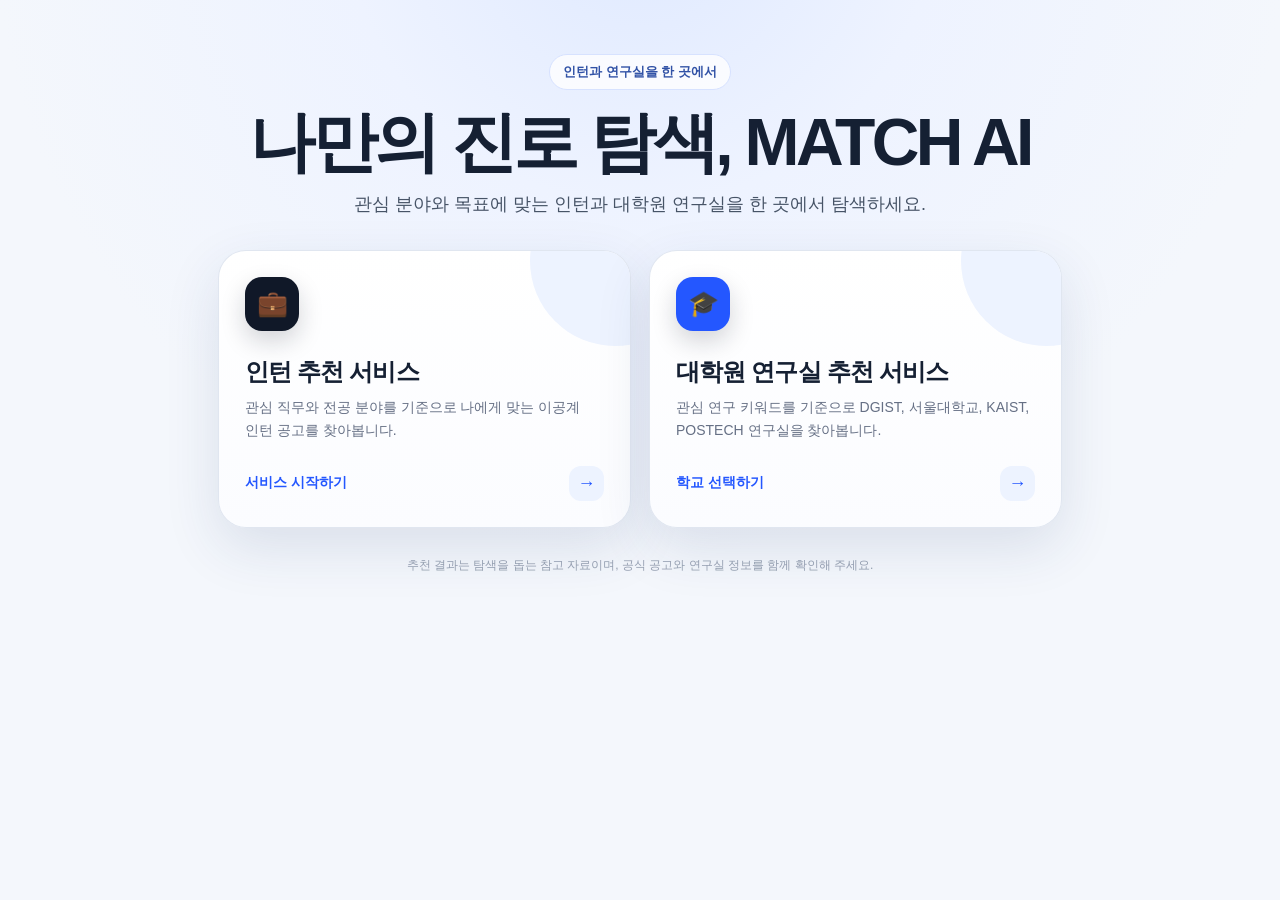
==== index.html @ 714c02cf "Add files via upload" ====
<!doctype html>
<html lang="ko">
<head>
  <meta charset="utf-8">
  <meta name="viewport" content="width=device-width, initial-scale=1, viewport-fit=cover">
  <meta name="description" content="인턴과 대학원 연구실을 탐색하는 나만의 진로 탐색, MATCH AI">
  <title>나만의 진로 탐색, MATCH AI</title>
  <style>
    :root{--bg:#f4f7fc;--panel:#fff;--text:#152033;--muted:#667085;--line:#e4e9f2;--blue:#2457ff;--blue-dark:#1538ad;--soft:#edf3ff;--shadow:0 20px 55px rgba(31,55,104,.12)}
    *{box-sizing:border-box} html{-webkit-text-size-adjust:100%;text-size-adjust:100%}
    body{margin:0;min-height:100vh;background:radial-gradient(circle at 50% -10%,#dfe9ff 0,#eef3ff 25%,var(--bg) 55%);font-family:-apple-system,BlinkMacSystemFont,"Segoe UI",Roboto,"Noto Sans KR",Arial,sans-serif;color:var(--text)}
    a{color:inherit;text-decoration:none;-webkit-tap-highlight-color:transparent}
    .wrap{width:min(100%,880px);margin:0 auto;padding:calc(42px + env(safe-area-inset-top)) max(18px,env(safe-area-inset-right)) calc(48px + env(safe-area-inset-bottom)) max(18px,env(safe-area-inset-left))}
    .hero{text-align:center;margin:12px auto 30px}.eyebrow{display:inline-flex;align-items:center;gap:7px;padding:8px 13px;border:1px solid #d7e2ff;border-radius:999px;background:rgba(255,255,255,.78);color:#3152a6;font-size:13px;font-weight:850}
    h1{margin:18px 0 12px;font-size:clamp(38px,8vw,66px);line-height:1.04;letter-spacing:-.055em}.lead{max-width:660px;margin:0 auto;color:#475467;font-size:clamp(15px,3.8vw,18px);line-height:1.72;word-break:keep-all}
    .grid{display:grid;grid-template-columns:repeat(2,minmax(0,1fr));gap:18px}.card{position:relative;display:flex;min-height:270px;flex-direction:column;justify-content:space-between;overflow:hidden;border:1px solid rgba(223,229,240,.95);border-radius:28px;background:linear-gradient(180deg,#fff,#fbfcff);padding:26px;box-shadow:var(--shadow);transition:transform .18s ease,box-shadow .18s ease,border-color .18s ease}
    .card:after{content:"";position:absolute;width:170px;height:170px;border-radius:50%;right:-70px;top:-75px;background:var(--soft)}.card:hover{transform:translateY(-4px);border-color:#b8caff;box-shadow:0 25px 65px rgba(31,55,104,.17)}.card:focus-visible{outline:4px solid rgba(36,87,255,.25);outline-offset:4px}
    .icon{position:relative;z-index:1;width:54px;height:54px;display:grid;place-items:center;border-radius:17px;background:#101828;color:#fff;font-size:25px;box-shadow:0 10px 24px rgba(16,24,40,.18)}.card:nth-child(2) .icon{background:var(--blue)}
    h2{position:relative;z-index:1;margin:26px 0 9px;font-size:24px;line-height:1.25;letter-spacing:-.035em}.desc{position:relative;z-index:1;margin:0;color:var(--muted);font-size:14px;line-height:1.68;word-break:keep-all}.go{position:relative;z-index:1;display:flex;align-items:center;justify-content:space-between;margin-top:23px;color:var(--blue);font-size:14px;font-weight:900}.arrow{width:35px;height:35px;display:grid;place-items:center;border-radius:12px;background:var(--soft);font-size:18px}
    .footer{text-align:center;color:#98a2b3;font-size:12px;margin-top:28px;line-height:1.6}
    @media(max-width:680px){.wrap{padding-top:30px}.hero{margin-bottom:23px}.grid{grid-template-columns:1fr;gap:14px}.card{min-height:218px;padding:21px;border-radius:23px}.icon{width:49px;height:49px;border-radius:15px;font-size:23px}h2{margin-top:21px;font-size:21px}.desc{font-size:14px}.go{margin-top:19px}}
    @media(prefers-reduced-motion:reduce){.card{transition:none}}
  </style>
  <!-- GoatCounter: privacy-friendly pageview counter. Counts pageviews only. -->
  <script data-goatcounter="https://dgist-intern-match.goatcounter.com/count"
          async src="//gc.zgo.at/count.js"></script>
</head>
<body>
  <main class="wrap">
    <header class="hero">
      <span class="eyebrow">인턴과 연구실을 한 곳에서</span>
      <h1>나만의 진로 탐색, MATCH AI</h1>
      <p class="lead">관심 분야와 목표에 맞는 인턴과 대학원 연구실을 한 곳에서 탐색하세요.</p>
    </header>
    <section class="grid" aria-label="서비스 선택">
      <a class="card" href="intern/index.html" aria-label="인턴 추천 서비스로 이동">
        <div><div class="icon" aria-hidden="true">💼</div><h2>인턴 추천 서비스</h2><p class="desc">관심 직무와 전공 분야를 기준으로 나에게 맞는 이공계 인턴 공고를 찾아봅니다.</p></div>
        <div class="go"><span>서비스 시작하기</span><span class="arrow" aria-hidden="true">→</span></div>
      </a>
      <a class="card" href="graduate/index.html" aria-label="대학원 연구실 추천 서비스로 이동">
        <div><div class="icon" aria-hidden="true">🎓</div><h2>대학원 연구실 추천 서비스</h2><p class="desc">관심 연구 키워드를 기준으로 DGIST, 서울대학교, KAIST, POSTECH 연구실을 찾아봅니다.</p></div>
        <div class="go"><span>학교 선택하기</span><span class="arrow" aria-hidden="true">→</span></div>
      </a>
    </section>
    <p class="footer">추천 결과는 탐색을 돕는 참고 자료이며, 공식 공고와 연구실 정보를 함께 확인해 주세요.</p>
  </main>
  <script src="analytics.js"></script>
</body>
</html>
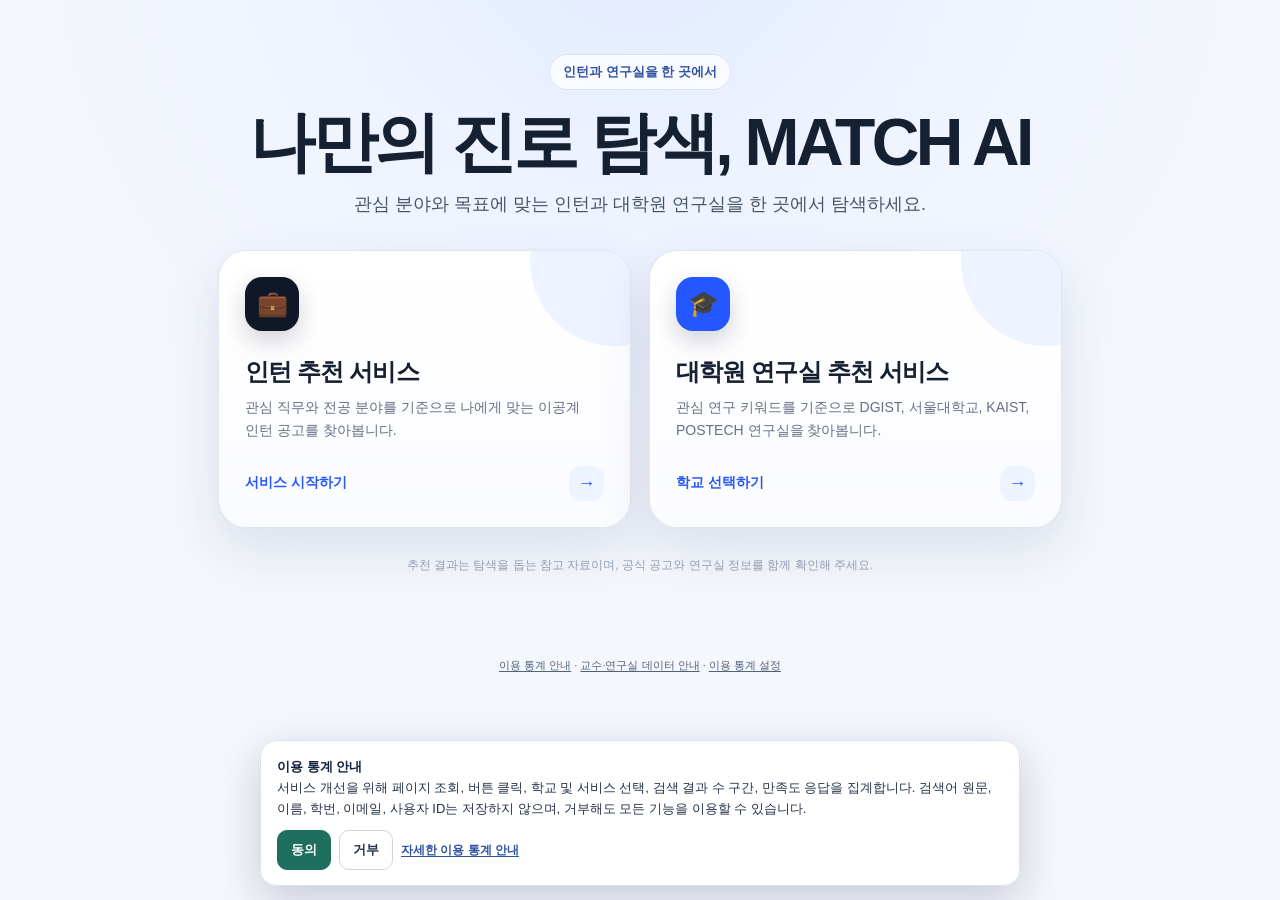
==== commit 246e4e7e: "Add files via upload" ====
--- a/index.html
+++ b/index.html
@@ -21,9 +21,6 @@
     @media(max-width:680px){.wrap{padding-top:30px}.hero{margin-bottom:23px}.grid{grid-template-columns:1fr;gap:14px}.card{min-height:218px;padding:21px;border-radius:23px}.icon{width:49px;height:49px;border-radius:15px;font-size:23px}h2{margin-top:21px;font-size:21px}.desc{font-size:14px}.go{margin-top:19px}}
     @media(prefers-reduced-motion:reduce){.card{transition:none}}
   </style>
-  <!-- GoatCounter: privacy-friendly pageview counter. Counts pageviews only. -->
-  <script data-goatcounter="https://dgist-intern-match.goatcounter.com/count"
-          async src="//gc.zgo.at/count.js"></script>
 </head>
 <body>
   <main class="wrap">
@@ -44,6 +41,7 @@
     </section>
     <p class="footer">추천 결과는 탐색을 돕는 참고 자료이며, 공식 공고와 연구실 정보를 함께 확인해 주세요.</p>
   </main>
+  <script src="privacy-consent.js"></script>
   <script src="analytics.js"></script>
 </body>
 </html>
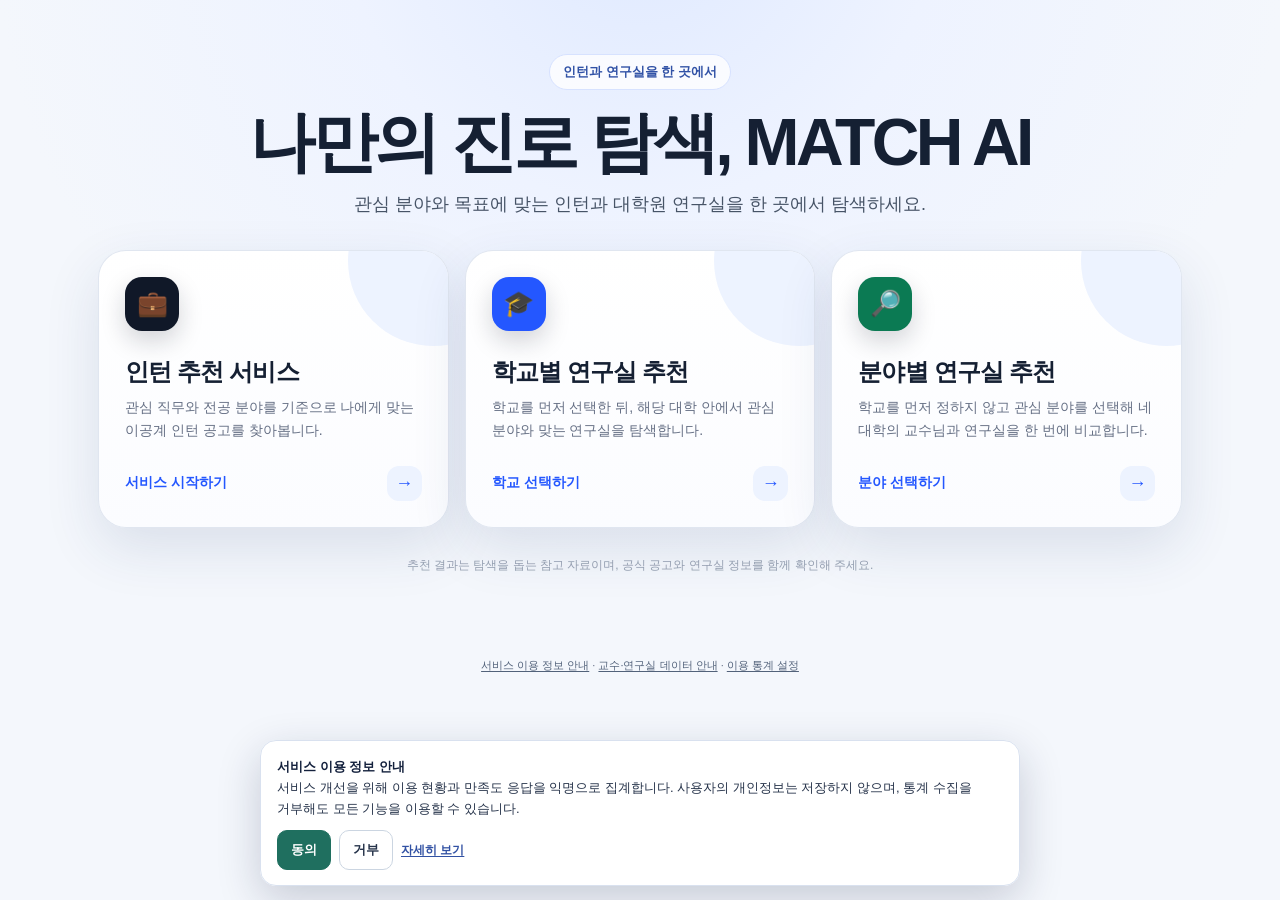
==== commit a9f9eaba: "Add files via upload" ====
--- a/index.html
+++ b/index.html
@@ -10,14 +10,15 @@
     *{box-sizing:border-box} html{-webkit-text-size-adjust:100%;text-size-adjust:100%}
     body{margin:0;min-height:100vh;background:radial-gradient(circle at 50% -10%,#dfe9ff 0,#eef3ff 25%,var(--bg) 55%);font-family:-apple-system,BlinkMacSystemFont,"Segoe UI",Roboto,"Noto Sans KR",Arial,sans-serif;color:var(--text)}
     a{color:inherit;text-decoration:none;-webkit-tap-highlight-color:transparent}
-    .wrap{width:min(100%,880px);margin:0 auto;padding:calc(42px + env(safe-area-inset-top)) max(18px,env(safe-area-inset-right)) calc(48px + env(safe-area-inset-bottom)) max(18px,env(safe-area-inset-left))}
+    .wrap{width:min(100%,1120px);margin:0 auto;padding:calc(42px + env(safe-area-inset-top)) max(18px,env(safe-area-inset-right)) calc(48px + env(safe-area-inset-bottom)) max(18px,env(safe-area-inset-left))}
     .hero{text-align:center;margin:12px auto 30px}.eyebrow{display:inline-flex;align-items:center;gap:7px;padding:8px 13px;border:1px solid #d7e2ff;border-radius:999px;background:rgba(255,255,255,.78);color:#3152a6;font-size:13px;font-weight:850}
     h1{margin:18px 0 12px;font-size:clamp(38px,8vw,66px);line-height:1.04;letter-spacing:-.055em}.lead{max-width:660px;margin:0 auto;color:#475467;font-size:clamp(15px,3.8vw,18px);line-height:1.72;word-break:keep-all}
-    .grid{display:grid;grid-template-columns:repeat(2,minmax(0,1fr));gap:18px}.card{position:relative;display:flex;min-height:270px;flex-direction:column;justify-content:space-between;overflow:hidden;border:1px solid rgba(223,229,240,.95);border-radius:28px;background:linear-gradient(180deg,#fff,#fbfcff);padding:26px;box-shadow:var(--shadow);transition:transform .18s ease,box-shadow .18s ease,border-color .18s ease}
+    .grid{display:grid;grid-template-columns:repeat(3,minmax(0,1fr));gap:16px}.card{position:relative;display:flex;min-height:270px;flex-direction:column;justify-content:space-between;overflow:hidden;border:1px solid rgba(223,229,240,.95);border-radius:28px;background:linear-gradient(180deg,#fff,#fbfcff);padding:26px;box-shadow:var(--shadow);transition:transform .18s ease,box-shadow .18s ease,border-color .18s ease}
     .card:after{content:"";position:absolute;width:170px;height:170px;border-radius:50%;right:-70px;top:-75px;background:var(--soft)}.card:hover{transform:translateY(-4px);border-color:#b8caff;box-shadow:0 25px 65px rgba(31,55,104,.17)}.card:focus-visible{outline:4px solid rgba(36,87,255,.25);outline-offset:4px}
-    .icon{position:relative;z-index:1;width:54px;height:54px;display:grid;place-items:center;border-radius:17px;background:#101828;color:#fff;font-size:25px;box-shadow:0 10px 24px rgba(16,24,40,.18)}.card:nth-child(2) .icon{background:var(--blue)}
+    .icon{position:relative;z-index:1;width:54px;height:54px;display:grid;place-items:center;border-radius:17px;background:#101828;color:#fff;font-size:25px;box-shadow:0 10px 24px rgba(16,24,40,.18)}.card:nth-child(2) .icon{background:var(--blue)}.card:nth-child(3) .icon{background:#0b7a53}
     h2{position:relative;z-index:1;margin:26px 0 9px;font-size:24px;line-height:1.25;letter-spacing:-.035em}.desc{position:relative;z-index:1;margin:0;color:var(--muted);font-size:14px;line-height:1.68;word-break:keep-all}.go{position:relative;z-index:1;display:flex;align-items:center;justify-content:space-between;margin-top:23px;color:var(--blue);font-size:14px;font-weight:900}.arrow{width:35px;height:35px;display:grid;place-items:center;border-radius:12px;background:var(--soft);font-size:18px}
     .footer{text-align:center;color:#98a2b3;font-size:12px;margin-top:28px;line-height:1.6}
+    @media(max-width:900px){.grid{grid-template-columns:repeat(2,minmax(0,1fr))}}
     @media(max-width:680px){.wrap{padding-top:30px}.hero{margin-bottom:23px}.grid{grid-template-columns:1fr;gap:14px}.card{min-height:218px;padding:21px;border-radius:23px}.icon{width:49px;height:49px;border-radius:15px;font-size:23px}h2{margin-top:21px;font-size:21px}.desc{font-size:14px}.go{margin-top:19px}}
     @media(prefers-reduced-motion:reduce){.card{transition:none}}
   </style>
@@ -35,8 +36,12 @@
         <div class="go"><span>서비스 시작하기</span><span class="arrow" aria-hidden="true">→</span></div>
       </a>
       <a class="card" href="graduate/index.html" aria-label="대학원 연구실 추천 서비스로 이동">
-        <div><div class="icon" aria-hidden="true">🎓</div><h2>대학원 연구실 추천 서비스</h2><p class="desc">관심 연구 키워드를 기준으로 DGIST, 서울대학교, KAIST, POSTECH 연구실을 찾아봅니다.</p></div>
+        <div><div class="icon" aria-hidden="true">🎓</div><h2>학교별 연구실 추천</h2><p class="desc">학교를 먼저 선택한 뒤, 해당 대학 안에서 관심 분야와 맞는 연구실을 탐색합니다.</p></div>
         <div class="go"><span>학교 선택하기</span><span class="arrow" aria-hidden="true">→</span></div>
+      </a>
+      <a class="card" href="graduate/field/index.html" aria-label="분야 중심 통합 연구실 추천 서비스로 이동">
+        <div><div class="icon" aria-hidden="true">🔎</div><h2>분야별 연구실 추천</h2><p class="desc">학교를 먼저 정하지 않고 관심 분야를 선택해 네 대학의 교수님과 연구실을 한 번에 비교합니다.</p></div>
+        <div class="go"><span>분야 선택하기</span><span class="arrow" aria-hidden="true">→</span></div>
       </a>
     </section>
     <p class="footer">추천 결과는 탐색을 돕는 참고 자료이며, 공식 공고와 연구실 정보를 함께 확인해 주세요.</p>
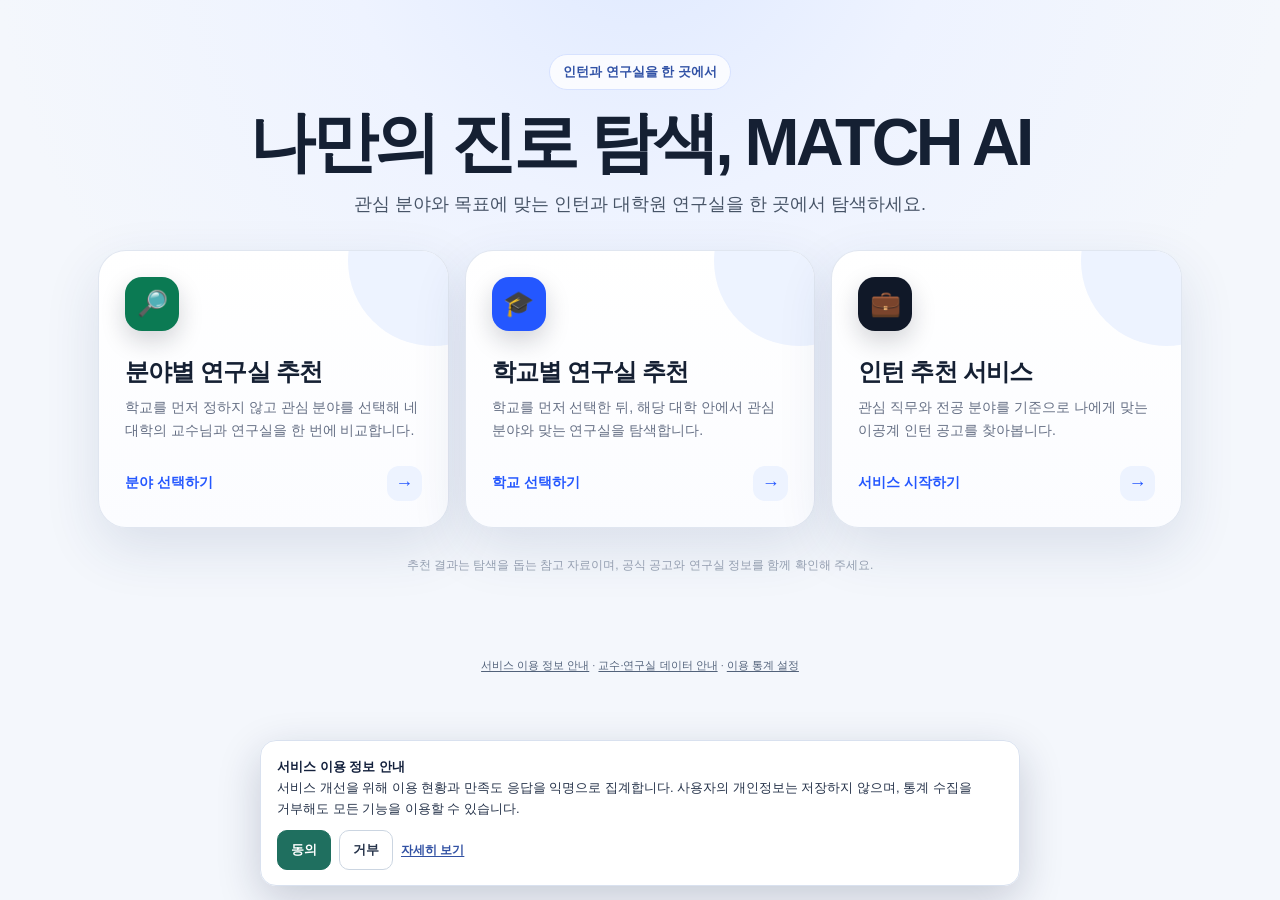
==== commit 34b7373f: "Add files via upload" ====
--- a/index.html
+++ b/index.html
@@ -15,7 +15,7 @@
     h1{margin:18px 0 12px;font-size:clamp(38px,8vw,66px);line-height:1.04;letter-spacing:-.055em}.lead{max-width:660px;margin:0 auto;color:#475467;font-size:clamp(15px,3.8vw,18px);line-height:1.72;word-break:keep-all}
     .grid{display:grid;grid-template-columns:repeat(3,minmax(0,1fr));gap:16px}.card{position:relative;display:flex;min-height:270px;flex-direction:column;justify-content:space-between;overflow:hidden;border:1px solid rgba(223,229,240,.95);border-radius:28px;background:linear-gradient(180deg,#fff,#fbfcff);padding:26px;box-shadow:var(--shadow);transition:transform .18s ease,box-shadow .18s ease,border-color .18s ease}
     .card:after{content:"";position:absolute;width:170px;height:170px;border-radius:50%;right:-70px;top:-75px;background:var(--soft)}.card:hover{transform:translateY(-4px);border-color:#b8caff;box-shadow:0 25px 65px rgba(31,55,104,.17)}.card:focus-visible{outline:4px solid rgba(36,87,255,.25);outline-offset:4px}
-    .icon{position:relative;z-index:1;width:54px;height:54px;display:grid;place-items:center;border-radius:17px;background:#101828;color:#fff;font-size:25px;box-shadow:0 10px 24px rgba(16,24,40,.18)}.card:nth-child(2) .icon{background:var(--blue)}.card:nth-child(3) .icon{background:#0b7a53}
+    .icon{position:relative;z-index:1;width:54px;height:54px;display:grid;place-items:center;border-radius:17px;background:#101828;color:#fff;font-size:25px;box-shadow:0 10px 24px rgba(16,24,40,.18)}.card[href="graduate/index.html"] .icon{background:var(--blue)}.card[href="graduate/field/index.html"] .icon{background:#0b7a53}
     h2{position:relative;z-index:1;margin:26px 0 9px;font-size:24px;line-height:1.25;letter-spacing:-.035em}.desc{position:relative;z-index:1;margin:0;color:var(--muted);font-size:14px;line-height:1.68;word-break:keep-all}.go{position:relative;z-index:1;display:flex;align-items:center;justify-content:space-between;margin-top:23px;color:var(--blue);font-size:14px;font-weight:900}.arrow{width:35px;height:35px;display:grid;place-items:center;border-radius:12px;background:var(--soft);font-size:18px}
     .footer{text-align:center;color:#98a2b3;font-size:12px;margin-top:28px;line-height:1.6}
     @media(max-width:900px){.grid{grid-template-columns:repeat(2,minmax(0,1fr))}}
@@ -31,17 +31,17 @@
       <p class="lead">관심 분야와 목표에 맞는 인턴과 대학원 연구실을 한 곳에서 탐색하세요.</p>
     </header>
     <section class="grid" aria-label="서비스 선택">
-      <a class="card" href="intern/index.html" aria-label="인턴 추천 서비스로 이동">
-        <div><div class="icon" aria-hidden="true">💼</div><h2>인턴 추천 서비스</h2><p class="desc">관심 직무와 전공 분야를 기준으로 나에게 맞는 이공계 인턴 공고를 찾아봅니다.</p></div>
-        <div class="go"><span>서비스 시작하기</span><span class="arrow" aria-hidden="true">→</span></div>
+      <a class="card" href="graduate/field/index.html" aria-label="분야 중심 통합 연구실 추천 서비스로 이동">
+        <div><div class="icon" aria-hidden="true">🔎</div><h2>분야별 연구실 추천</h2><p class="desc">학교를 먼저 정하지 않고 관심 분야를 선택해 네 대학의 교수님과 연구실을 한 번에 비교합니다.</p></div>
+        <div class="go"><span>분야 선택하기</span><span class="arrow" aria-hidden="true">→</span></div>
       </a>
       <a class="card" href="graduate/index.html" aria-label="대학원 연구실 추천 서비스로 이동">
         <div><div class="icon" aria-hidden="true">🎓</div><h2>학교별 연구실 추천</h2><p class="desc">학교를 먼저 선택한 뒤, 해당 대학 안에서 관심 분야와 맞는 연구실을 탐색합니다.</p></div>
         <div class="go"><span>학교 선택하기</span><span class="arrow" aria-hidden="true">→</span></div>
       </a>
-      <a class="card" href="graduate/field/index.html" aria-label="분야 중심 통합 연구실 추천 서비스로 이동">
-        <div><div class="icon" aria-hidden="true">🔎</div><h2>분야별 연구실 추천</h2><p class="desc">학교를 먼저 정하지 않고 관심 분야를 선택해 네 대학의 교수님과 연구실을 한 번에 비교합니다.</p></div>
-        <div class="go"><span>분야 선택하기</span><span class="arrow" aria-hidden="true">→</span></div>
+      <a class="card" href="intern/index.html" aria-label="인턴 추천 서비스로 이동">
+        <div><div class="icon" aria-hidden="true">💼</div><h2>인턴 추천 서비스</h2><p class="desc">관심 직무와 전공 분야를 기준으로 나에게 맞는 이공계 인턴 공고를 찾아봅니다.</p></div>
+        <div class="go"><span>서비스 시작하기</span><span class="arrow" aria-hidden="true">→</span></div>
       </a>
     </section>
     <p class="footer">추천 결과는 탐색을 돕는 참고 자료이며, 공식 공고와 연구실 정보를 함께 확인해 주세요.</p>
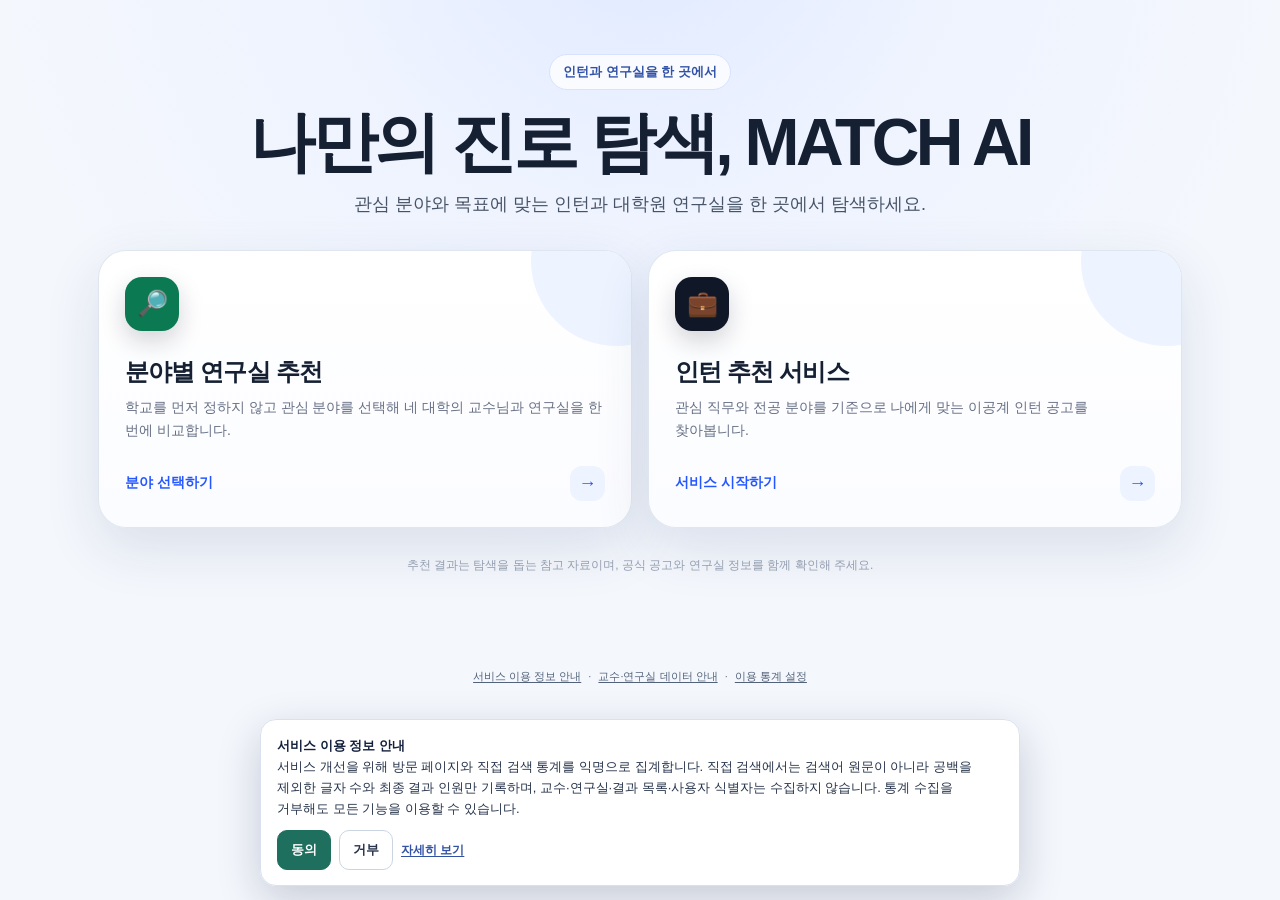
==== commit fe843083: "labinternmatchai" ====
--- a/index.html
+++ b/index.html
@@ -13,9 +13,9 @@
     .wrap{width:min(100%,1120px);margin:0 auto;padding:calc(42px + env(safe-area-inset-top)) max(18px,env(safe-area-inset-right)) calc(48px + env(safe-area-inset-bottom)) max(18px,env(safe-area-inset-left))}
     .hero{text-align:center;margin:12px auto 30px}.eyebrow{display:inline-flex;align-items:center;gap:7px;padding:8px 13px;border:1px solid #d7e2ff;border-radius:999px;background:rgba(255,255,255,.78);color:#3152a6;font-size:13px;font-weight:850}
     h1{margin:18px 0 12px;font-size:clamp(38px,8vw,66px);line-height:1.04;letter-spacing:-.055em}.lead{max-width:660px;margin:0 auto;color:#475467;font-size:clamp(15px,3.8vw,18px);line-height:1.72;word-break:keep-all}
-    .grid{display:grid;grid-template-columns:repeat(3,minmax(0,1fr));gap:16px}.card{position:relative;display:flex;min-height:270px;flex-direction:column;justify-content:space-between;overflow:hidden;border:1px solid rgba(223,229,240,.95);border-radius:28px;background:linear-gradient(180deg,#fff,#fbfcff);padding:26px;box-shadow:var(--shadow);transition:transform .18s ease,box-shadow .18s ease,border-color .18s ease}
+    .grid{display:grid;grid-template-columns:repeat(2,minmax(0,1fr));gap:16px}.card{position:relative;display:flex;min-height:270px;flex-direction:column;justify-content:space-between;overflow:hidden;border:1px solid rgba(223,229,240,.95);border-radius:28px;background:linear-gradient(180deg,#fff,#fbfcff);padding:26px;box-shadow:var(--shadow);transition:transform .18s ease,box-shadow .18s ease,border-color .18s ease}
     .card:after{content:"";position:absolute;width:170px;height:170px;border-radius:50%;right:-70px;top:-75px;background:var(--soft)}.card:hover{transform:translateY(-4px);border-color:#b8caff;box-shadow:0 25px 65px rgba(31,55,104,.17)}.card:focus-visible{outline:4px solid rgba(36,87,255,.25);outline-offset:4px}
-    .icon{position:relative;z-index:1;width:54px;height:54px;display:grid;place-items:center;border-radius:17px;background:#101828;color:#fff;font-size:25px;box-shadow:0 10px 24px rgba(16,24,40,.18)}.card[href="graduate/index.html"] .icon{background:var(--blue)}.card[href="graduate/field/index.html"] .icon{background:#0b7a53}
+    .icon{position:relative;z-index:1;width:54px;height:54px;display:grid;place-items:center;border-radius:17px;background:#101828;color:#fff;font-size:25px;box-shadow:0 10px 24px rgba(16,24,40,.18)}.card[href="graduate/field/index.html"] .icon{background:#0b7a53}
     h2{position:relative;z-index:1;margin:26px 0 9px;font-size:24px;line-height:1.25;letter-spacing:-.035em}.desc{position:relative;z-index:1;margin:0;color:var(--muted);font-size:14px;line-height:1.68;word-break:keep-all}.go{position:relative;z-index:1;display:flex;align-items:center;justify-content:space-between;margin-top:23px;color:var(--blue);font-size:14px;font-weight:900}.arrow{width:35px;height:35px;display:grid;place-items:center;border-radius:12px;background:var(--soft);font-size:18px}
     .footer{text-align:center;color:#98a2b3;font-size:12px;margin-top:28px;line-height:1.6}
     @media(max-width:900px){.grid{grid-template-columns:repeat(2,minmax(0,1fr))}}
@@ -35,10 +35,6 @@
         <div><div class="icon" aria-hidden="true">🔎</div><h2>분야별 연구실 추천</h2><p class="desc">학교를 먼저 정하지 않고 관심 분야를 선택해 네 대학의 교수님과 연구실을 한 번에 비교합니다.</p></div>
         <div class="go"><span>분야 선택하기</span><span class="arrow" aria-hidden="true">→</span></div>
       </a>
-      <a class="card" href="graduate/index.html" aria-label="대학원 연구실 추천 서비스로 이동">
-        <div><div class="icon" aria-hidden="true">🎓</div><h2>학교별 연구실 추천</h2><p class="desc">학교를 먼저 선택한 뒤, 해당 대학 안에서 관심 분야와 맞는 연구실을 탐색합니다.</p></div>
-        <div class="go"><span>학교 선택하기</span><span class="arrow" aria-hidden="true">→</span></div>
-      </a>
       <a class="card" href="intern/index.html" aria-label="인턴 추천 서비스로 이동">
         <div><div class="icon" aria-hidden="true">💼</div><h2>인턴 추천 서비스</h2><p class="desc">관심 직무와 전공 분야를 기준으로 나에게 맞는 이공계 인턴 공고를 찾아봅니다.</p></div>
         <div class="go"><span>서비스 시작하기</span><span class="arrow" aria-hidden="true">→</span></div>
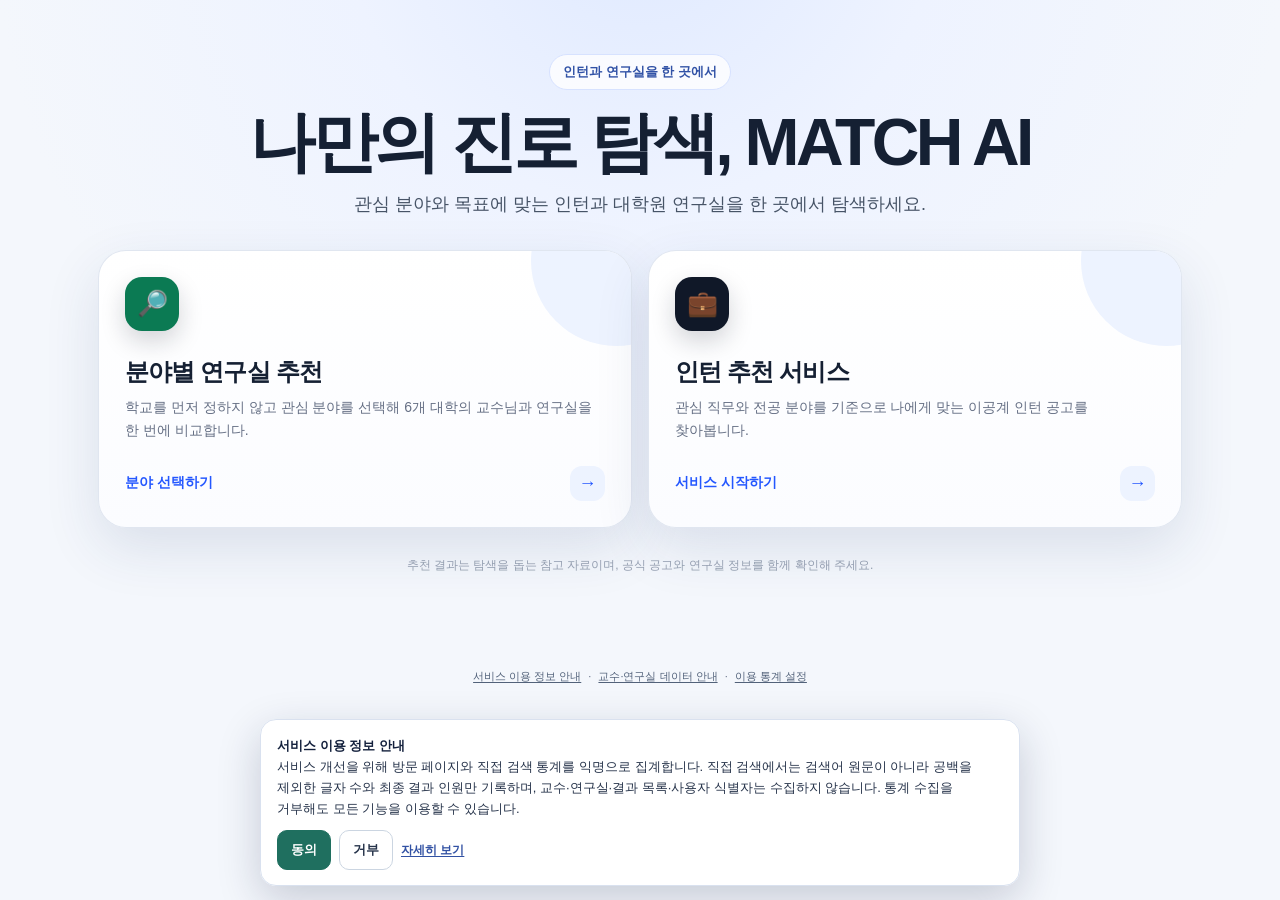
==== commit 2247089b: "." ====
--- a/index.html
+++ b/index.html
@@ -32,7 +32,7 @@
     </header>
     <section class="grid" aria-label="서비스 선택">
       <a class="card" href="graduate/field/index.html" aria-label="분야 중심 통합 연구실 추천 서비스로 이동">
-        <div><div class="icon" aria-hidden="true">🔎</div><h2>분야별 연구실 추천</h2><p class="desc">학교를 먼저 정하지 않고 관심 분야를 선택해 네 대학의 교수님과 연구실을 한 번에 비교합니다.</p></div>
+        <div><div class="icon" aria-hidden="true">🔎</div><h2>분야별 연구실 추천</h2><p class="desc">학교를 먼저 정하지 않고 관심 분야를 선택해 6개 대학의 교수님과 연구실을 한 번에 비교합니다.</p></div>
         <div class="go"><span>분야 선택하기</span><span class="arrow" aria-hidden="true">→</span></div>
       </a>
       <a class="card" href="intern/index.html" aria-label="인턴 추천 서비스로 이동">
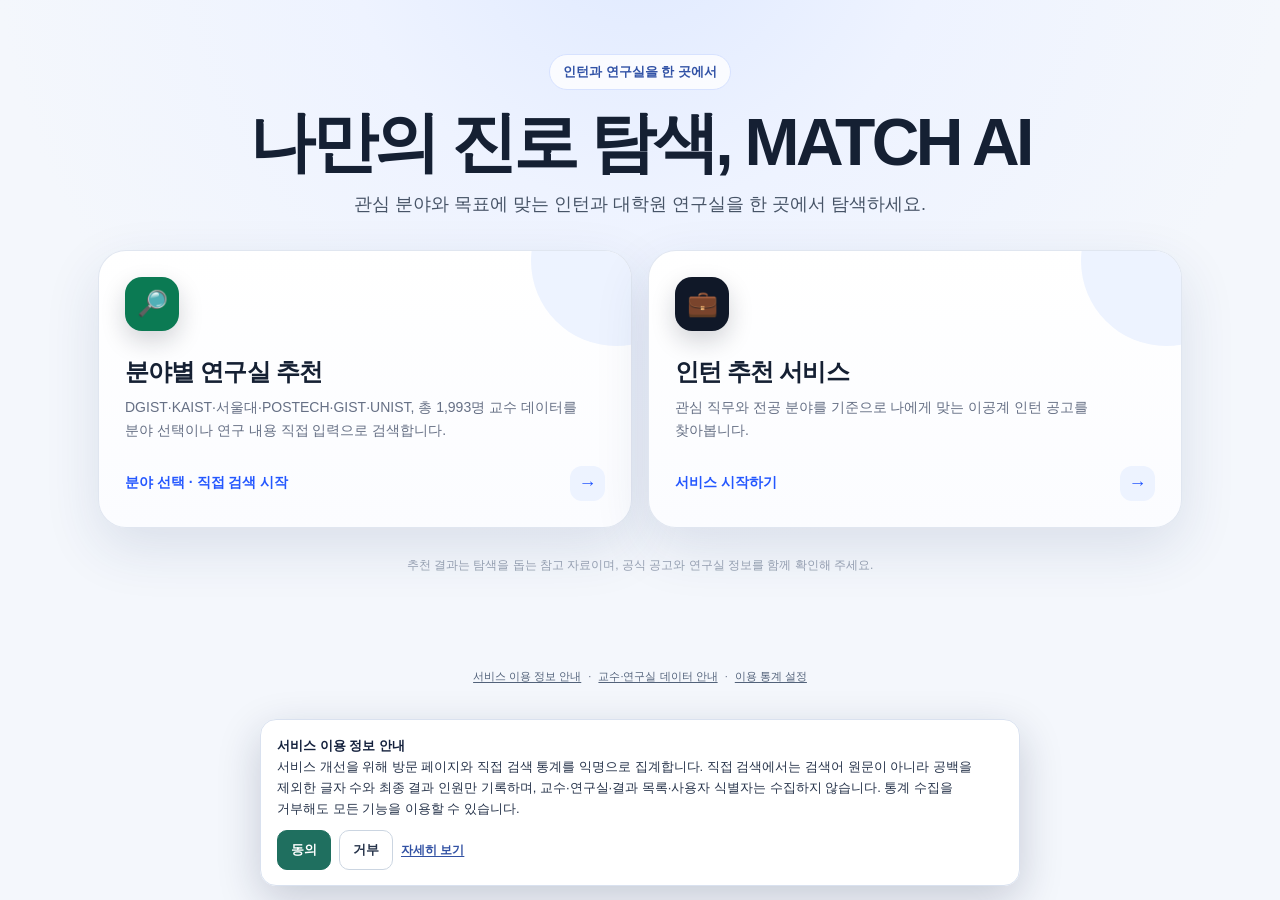
==== commit 7d809c3f: "." ====
--- a/index.html
+++ b/index.html
@@ -32,8 +32,8 @@
     </header>
     <section class="grid" aria-label="서비스 선택">
       <a class="card" href="graduate/field/index.html" aria-label="분야 중심 통합 연구실 추천 서비스로 이동">
-        <div><div class="icon" aria-hidden="true">🔎</div><h2>분야별 연구실 추천</h2><p class="desc">학교를 먼저 정하지 않고 관심 분야를 선택해 6개 대학의 교수님과 연구실을 한 번에 비교합니다.</p></div>
-        <div class="go"><span>분야 선택하기</span><span class="arrow" aria-hidden="true">→</span></div>
+        <div><div class="icon" aria-hidden="true">🔎</div><h2>분야별 연구실 추천</h2><p class="desc">DGIST·KAIST·서울대·POSTECH·GIST·UNIST, 총 1,993명 교수 데이터를 분야 선택이나 연구 내용 직접 입력으로 검색합니다.</p></div>
+        <div class="go"><span>분야 선택 · 직접 검색 시작</span><span class="arrow" aria-hidden="true">→</span></div>
       </a>
       <a class="card" href="intern/index.html" aria-label="인턴 추천 서비스로 이동">
         <div><div class="icon" aria-hidden="true">💼</div><h2>인턴 추천 서비스</h2><p class="desc">관심 직무와 전공 분야를 기준으로 나에게 맞는 이공계 인턴 공고를 찾아봅니다.</p></div>
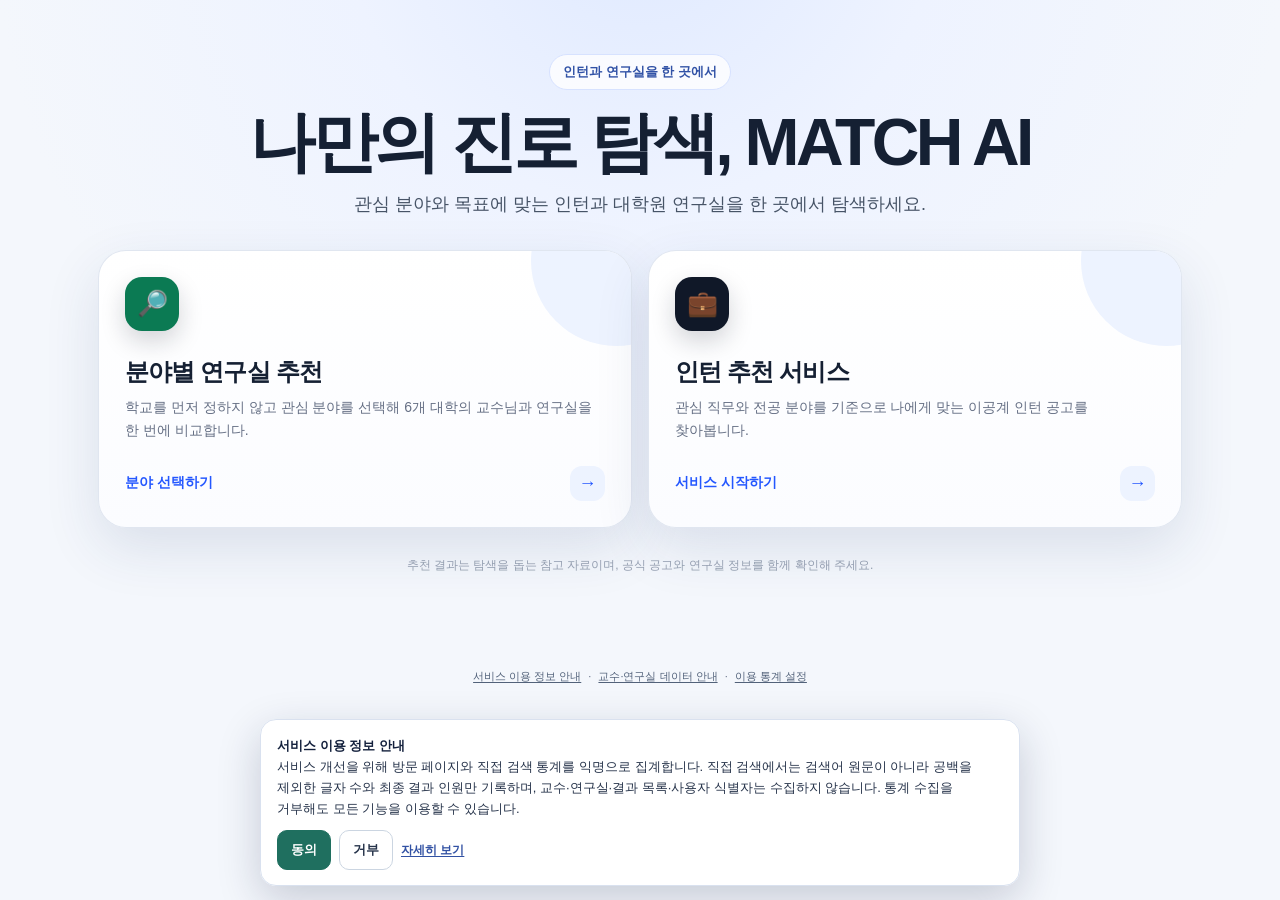
==== commit 51419167: "." ====
--- a/index.html
+++ b/index.html
@@ -32,8 +32,8 @@
     </header>
     <section class="grid" aria-label="서비스 선택">
       <a class="card" href="graduate/field/index.html" aria-label="분야 중심 통합 연구실 추천 서비스로 이동">
-        <div><div class="icon" aria-hidden="true">🔎</div><h2>분야별 연구실 추천</h2><p class="desc">DGIST·KAIST·서울대·POSTECH·GIST·UNIST, 총 1,993명 교수 데이터를 분야 선택이나 연구 내용 직접 입력으로 검색합니다.</p></div>
-        <div class="go"><span>분야 선택 · 직접 검색 시작</span><span class="arrow" aria-hidden="true">→</span></div>
+        <div><div class="icon" aria-hidden="true">🔎</div><h2>분야별 연구실 추천</h2><p class="desc">학교를 먼저 정하지 않고 관심 분야를 선택해 6개 대학의 교수님과 연구실을 한 번에 비교합니다.</p></div>
+        <div class="go"><span>분야 선택하기</span><span class="arrow" aria-hidden="true">→</span></div>
       </a>
       <a class="card" href="intern/index.html" aria-label="인턴 추천 서비스로 이동">
         <div><div class="icon" aria-hidden="true">💼</div><h2>인턴 추천 서비스</h2><p class="desc">관심 직무와 전공 분야를 기준으로 나에게 맞는 이공계 인턴 공고를 찾아봅니다.</p></div>
